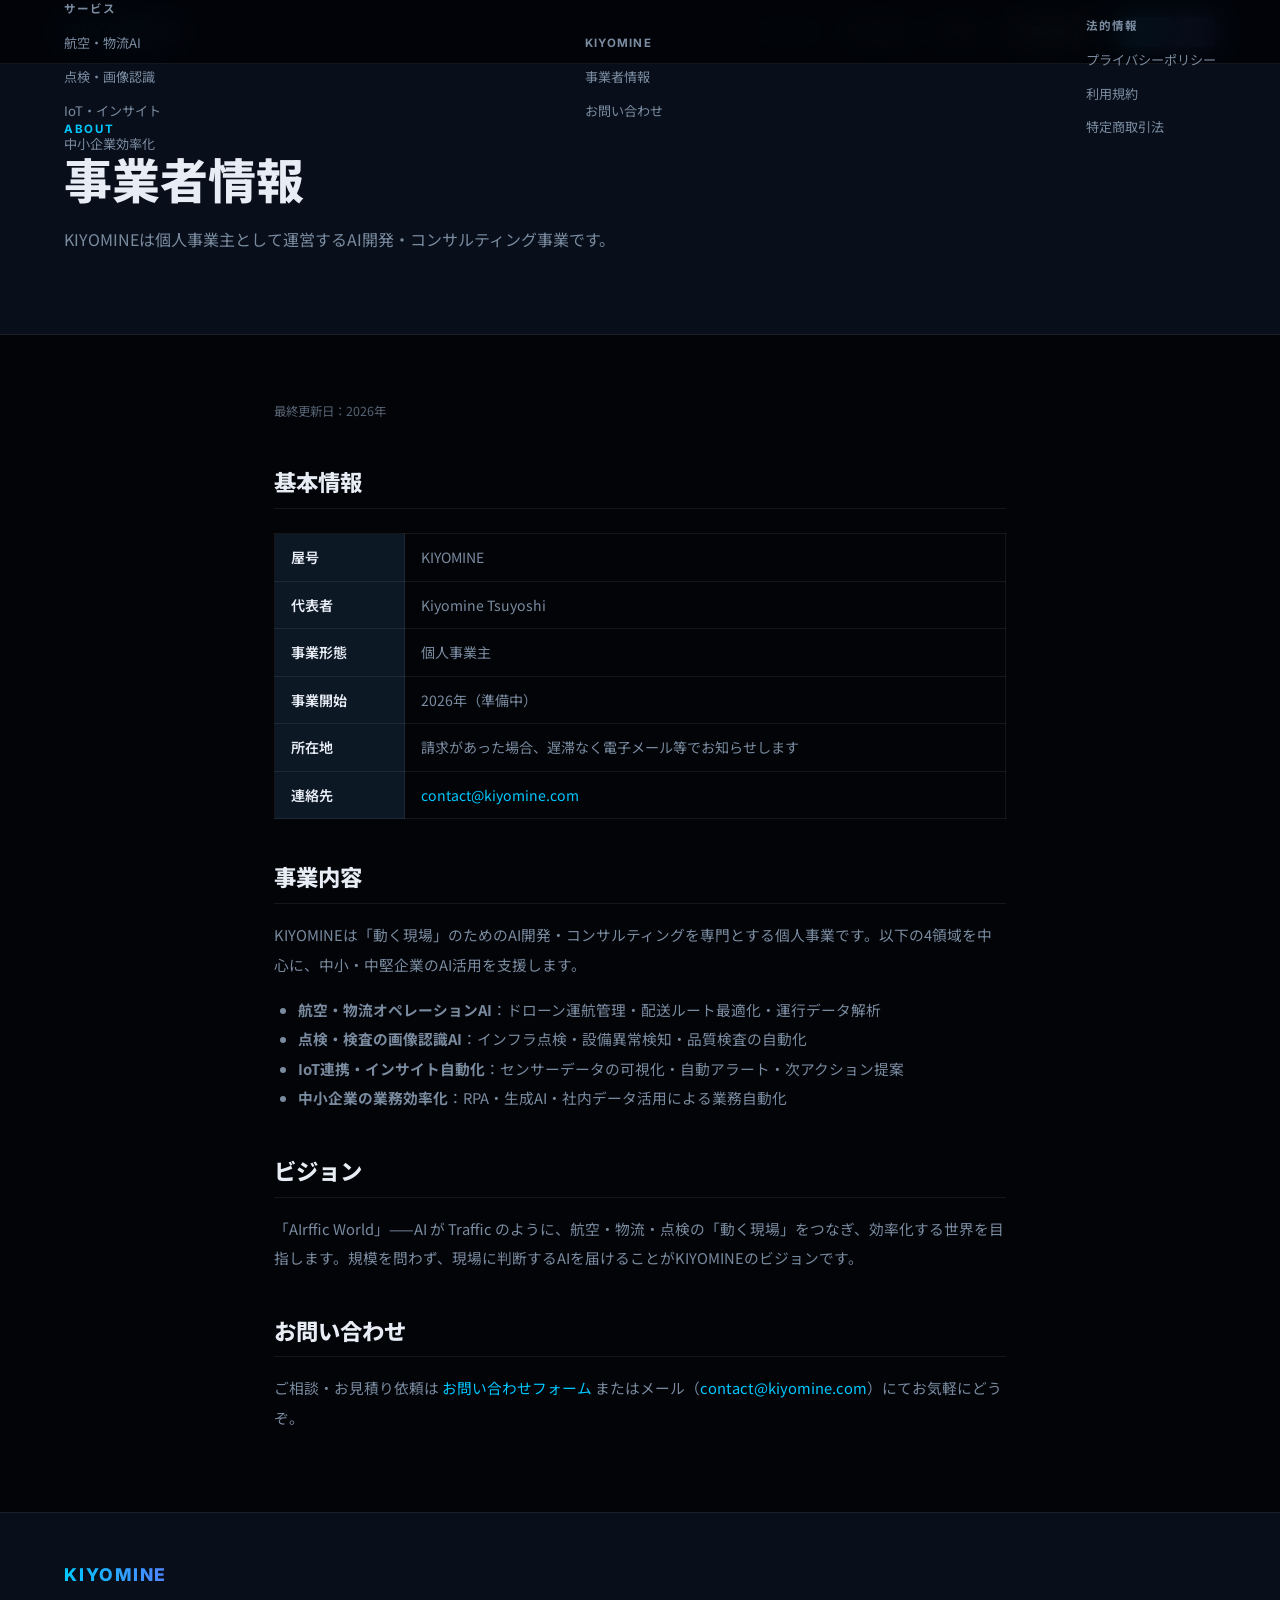
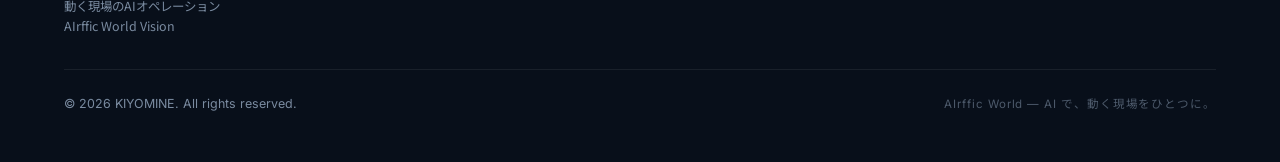
==== about/index.html @ 299bc7c2 "feat: 法定ページ新規作成（P0対応） 個人事業主前提で以下の法定ページを追加： - /about/        → 事業者情報（法人格表現なし・個人事業主形式） - /legal/privac" ====
<!DOCTYPE html>
<html lang="ja">
<head>
  <meta charset="UTF-8" />
  <meta name="viewport" content="width=device-width, initial-scale=1.0" />
  <title>事業者情報 | KIYOMINE</title>
  <meta name="description" content="KIYOMINE（個人事業主）の事業者情報。屋号、代表者、事業内容、連絡先など。" />
  <link rel="preconnect" href="https://fonts.googleapis.com" />
  <link rel="preconnect" href="https://fonts.gstatic.com" crossorigin />
  <link href="https://fonts.googleapis.com/css2?family=Noto+Sans+JP:wght@300;400;500;700;900&family=Inter:wght@300;400;500;600;700;800;900&display=swap" rel="stylesheet" />
  <link rel="stylesheet" href="/css/style.css" />
</head>
<body>

<nav>
  <a href="/" class="nav-logo">KIYOMINE</a>
  <ul class="nav-links">
    <li><a href="/services/">サービス</a></li>
    <li><a href="/#pricing">料金目安</a></li>
    <li><a href="/#process">進め方</a></li>
    <li><a href="/about/" style="color: var(--text);">事業者情報</a></li>
    <li><a href="/contact/" class="nav-cta">無料相談</a></li>
  </ul>
</nav>

<div class="page-hero">
  <span class="section-tag">About</span>
  <h1 class="section-title">事業者情報</h1>
  <p class="section-desc">KIYOMINEは個人事業主として運営するAI開発・コンサルティング事業です。</p>
</div>

<div class="page-content">
  <p class="last-updated">最終更新日：2026年</p>

  <h2>基本情報</h2>
  <table>
    <tr>
      <th>屋号</th>
      <td>KIYOMINE</td>
    </tr>
    <tr>
      <th>代表者</th>
      <td>Kiyomine Tsuyoshi</td>
    </tr>
    <tr>
      <th>事業形態</th>
      <td>個人事業主</td>
    </tr>
    <tr>
      <th>事業開始</th>
      <td>2026年（準備中）</td>
    </tr>
    <tr>
      <th>所在地</th>
      <td>請求があった場合、遅滞なく電子メール等でお知らせします</td>
    </tr>
    <tr>
      <th>連絡先</th>
      <td><a href="mailto:contact@kiyomine.com">contact@kiyomine.com</a></td>
    </tr>
  </table>

  <h2>事業内容</h2>
  <p>KIYOMINEは「動く現場」のためのAI開発・コンサルティングを専門とする個人事業です。以下の4領域を中心に、中小・中堅企業のAI活用を支援します。</p>
  <ul>
    <li><strong>航空・物流オペレーションAI</strong>：ドローン運航管理・配送ルート最適化・運行データ解析</li>
    <li><strong>点検・検査の画像認識AI</strong>：インフラ点検・設備異常検知・品質検査の自動化</li>
    <li><strong>IoT連携・インサイト自動化</strong>：センサーデータの可視化・自動アラート・次アクション提案</li>
    <li><strong>中小企業の業務効率化</strong>：RPA・生成AI・社内データ活用による業務自動化</li>
  </ul>

  <h2>ビジョン</h2>
  <p>「AIrffic World」——AI が Traffic のように、航空・物流・点検の「動く現場」をつなぎ、効率化する世界を目指します。規模を問わず、現場に判断するAIを届けることがKIYOMINEのビジョンです。</p>

  <h2>お問い合わせ</h2>
  <p>ご相談・お見積り依頼は <a href="/contact/">お問い合わせフォーム</a> またはメール（<a href="mailto:contact@kiyomine.com">contact@kiyomine.com</a>）にてお気軽にどうぞ。</p>
</div>

<footer>
  <div class="footer-top">
    <div>
      <a href="/" class="footer-logo">KIYOMINE</a>
      <p class="footer-tagline">動く現場のAIオペレーション<br>AIrffic World Vision</p>
    </div>
    <nav class="footer-nav" aria-label="フッターナビゲーション">
      <div class="footer-nav-group">
        <h4>サービス</h4>
        <ul>
          <li><a href="/services/aviation-logistics/">航空・物流AI</a></li>
          <li><a href="/services/inspection-vision/">点検・画像認識</a></li>
          <li><a href="/services/iot-insights/">IoT・インサイト</a></li>
          <li><a href="/services/sme-operations/">中小企業効率化</a></li>
        </ul>
      </div>
      <div class="footer-nav-group">
        <h4>KIYOMINE</h4>
        <ul>
          <li><a href="/about/">事業者情報</a></li>
          <li><a href="/contact/">お問い合わせ</a></li>
        </ul>
      </div>
      <div class="footer-nav-group">
        <h4>法的情報</h4>
        <ul>
          <li><a href="/legal/privacy/">プライバシーポリシー</a></li>
          <li><a href="/legal/terms/">利用規約</a></li>
          <li><a href="/legal/tokushoho/">特定商取引法</a></li>
        </ul>
      </div>
    </nav>
  </div>
  <div class="footer-bottom">
    <p class="footer-copy">&copy; 2026 KIYOMINE. All rights reserved.</p>
    <p class="footer-vision">AIrffic World — AI で、動く現場をひとつに。</p>
  </div>
</footer>

</body>
</html>
---- css/style.css ----
/* ===================================================
   KIYOMINE — Shared Stylesheet
   =================================================== */

*, *::before, *::after { box-sizing: border-box; margin: 0; padding: 0; }

:root {
  --bg:      #020408;
  --surface: #080f1a;
  --card:    #0d1825;
  --border:  rgba(255,255,255,0.07);
  --accent:  #00c8ff;
  --accent2: #7b5fff;
  --accent3: #00ffa3;
  --text:    #e8edf5;
  --muted:   #7a8ba0;
  --glow:    rgba(0,200,255,0.18);
}

html { scroll-behavior: smooth; }

body {
  background: var(--bg);
  color: var(--text);
  font-family: 'Inter', 'Noto Sans JP', sans-serif;
  line-height: 1.6;
  overflow-x: hidden;
}

/* ─── NAV ───────────────────────────────────────── */
nav {
  position: fixed;
  top: 0; left: 0; right: 0;
  z-index: 100;
  display: flex;
  align-items: center;
  justify-content: space-between;
  padding: 0 5%;
  height: 64px;
  background: rgba(2,4,8,0.88);
  backdrop-filter: blur(16px);
  border-bottom: 1px solid var(--border);
}

.nav-logo {
  font-size: 1.25rem;
  font-weight: 800;
  letter-spacing: 0.12em;
  background: linear-gradient(90deg, var(--accent), var(--accent2));
  -webkit-background-clip: text;
  -webkit-text-fill-color: transparent;
  background-clip: text;
  text-decoration: none;
}

.nav-links {
  display: flex;
  gap: 2rem;
  list-style: none;
  align-items: center;
}

.nav-links a {
  color: var(--muted);
  text-decoration: none;
  font-size: 0.85rem;
  font-weight: 500;
  letter-spacing: 0.04em;
  transition: color 0.2s;
}

.nav-links a:hover { color: var(--text); }

.nav-cta {
  background: linear-gradient(135deg, var(--accent), var(--accent2));
  color: #000 !important;
  padding: 0.45rem 1.2rem;
  border-radius: 6px;
  font-weight: 700 !important;
  transition: opacity 0.2s !important;
}

.nav-cta:hover { opacity: 0.85; }

/* ─── BUTTONS ────────────────────────────────────── */
.btn-primary {
  display: inline-flex;
  align-items: center;
  gap: 0.5rem;
  background: linear-gradient(135deg, var(--accent), var(--accent2));
  color: #000;
  font-weight: 700;
  font-size: 0.95rem;
  padding: 0.85rem 2rem;
  border-radius: 8px;
  text-decoration: none;
  letter-spacing: 0.02em;
  transition: transform 0.2s, box-shadow 0.2s;
  box-shadow: 0 0 30px rgba(0,200,255,0.25);
  border: none;
  cursor: pointer;
  font-family: inherit;
}

.btn-primary:hover {
  transform: translateY(-2px);
  box-shadow: 0 0 50px rgba(0,200,255,0.4);
}

.btn-secondary {
  display: inline-flex;
  align-items: center;
  gap: 0.5rem;
  background: transparent;
  color: var(--text);
  font-weight: 600;
  font-size: 0.95rem;
  padding: 0.85rem 2rem;
  border-radius: 8px;
  text-decoration: none;
  border: 1px solid var(--border);
  transition: border-color 0.2s, background 0.2s;
  cursor: pointer;
  font-family: inherit;
}

.btn-secondary:hover {
  border-color: rgba(255,255,255,0.2);
  background: rgba(255,255,255,0.04);
}

.btn-outline {
  display: inline-flex;
  align-items: center;
  gap: 0.5rem;
  background: transparent;
  color: var(--accent);
  font-weight: 600;
  font-size: 0.9rem;
  padding: 0.75rem 1.6rem;
  border-radius: 8px;
  text-decoration: none;
  border: 1px solid rgba(0,200,255,0.3);
  transition: border-color 0.2s, background 0.2s;
}

.btn-outline:hover {
  border-color: var(--accent);
  background: rgba(0,200,255,0.06);
}

/* ─── SECTION COMMON ─────────────────────────────── */
section { padding: 6rem 5%; }

.section-tag {
  display: inline-block;
  font-size: 0.72rem;
  font-weight: 700;
  letter-spacing: 0.15em;
  text-transform: uppercase;
  color: var(--accent);
  margin-bottom: 0.75rem;
}

.section-title {
  font-size: clamp(1.8rem, 4vw, 3rem);
  font-weight: 800;
  line-height: 1.2;
  margin-bottom: 1rem;
  font-family: 'Noto Sans JP', sans-serif;
}

.section-desc {
  font-size: 1rem;
  color: var(--muted);
  max-width: 560px;
  line-height: 1.9;
  font-family: 'Noto Sans JP', sans-serif;
}

.section-header { margin-bottom: 3.5rem; }
.section-header.center { text-align: center; }
.section-header.center .section-desc { margin: 0 auto; }

/* ─── CARDS ──────────────────────────────────────── */
.card {
  background: var(--card);
  border: 1px solid var(--border);
  border-radius: 12px;
  padding: 2rem;
  transition: border-color 0.3s, transform 0.3s;
  position: relative;
  overflow: hidden;
}

.card:hover { border-color: rgba(0,200,255,0.25); transform: translateY(-4px); }

.card::before {
  content: '';
  position: absolute;
  top: 0; left: 0; right: 0;
  height: 2px;
  background: linear-gradient(90deg, var(--accent), var(--accent2));
  opacity: 0;
  transition: opacity 0.3s;
}

.card:hover::before { opacity: 1; }

/* ─── TAGS ───────────────────────────────────────── */
.tag {
  background: rgba(0,200,255,0.07);
  border: 1px solid rgba(0,200,255,0.15);
  color: var(--accent);
  font-size: 0.72rem;
  font-weight: 600;
  padding: 0.2rem 0.6rem;
  border-radius: 4px;
  letter-spacing: 0.04em;
}

/* ─── FOOTER ─────────────────────────────────────── */
footer {
  background: var(--surface);
  border-top: 1px solid var(--border);
  padding: 3rem 5%;
}

.footer-top {
  display: flex;
  align-items: flex-start;
  justify-content: space-between;
  flex-wrap: wrap;
  gap: 2rem;
  margin-bottom: 2rem;
}

.footer-logo {
  font-size: 1.1rem;
  font-weight: 800;
  letter-spacing: 0.1em;
  background: linear-gradient(90deg, var(--accent), var(--accent2));
  -webkit-background-clip: text;
  -webkit-text-fill-color: transparent;
  background-clip: text;
  text-decoration: none;
  display: block;
  margin-bottom: 0.5rem;
}

.footer-tagline {
  font-size: 0.78rem;
  color: var(--muted);
  font-family: 'Noto Sans JP', sans-serif;
}

.footer-nav {
  display: flex;
  gap: 3rem;
  flex-wrap: wrap;
}

.footer-nav-group h4 {
  font-size: 0.72rem;
  font-weight: 700;
  letter-spacing: 0.1em;
  text-transform: uppercase;
  color: var(--muted);
  margin-bottom: 0.75rem;
}

.footer-nav-group ul {
  list-style: none;
  display: flex;
  flex-direction: column;
  gap: 0.5rem;
}

.footer-nav-group a {
  font-size: 0.82rem;
  color: var(--muted);
  text-decoration: none;
  transition: color 0.2s;
  font-family: 'Noto Sans JP', sans-serif;
}

.footer-nav-group a:hover { color: var(--text); }

.footer-bottom {
  border-top: 1px solid var(--border);
  padding-top: 1.5rem;
  display: flex;
  align-items: center;
  justify-content: space-between;
  flex-wrap: wrap;
  gap: 1rem;
}

.footer-copy {
  font-size: 0.78rem;
  color: var(--muted);
}

.footer-vision {
  font-size: 0.72rem;
  color: var(--muted);
  letter-spacing: 0.08em;
  opacity: 0.6;
}

/* ─── PAGE INNER LAYOUT ──────────────────────────── */
.page-hero {
  padding: 120px 5% 5rem;
  background: var(--surface);
  border-bottom: 1px solid var(--border);
}

.page-hero .section-tag { display: block; }

.page-content {
  max-width: 860px;
  margin: 0 auto;
  padding: 4rem 5%;
}

.page-content h2 {
  font-size: 1.4rem;
  font-weight: 800;
  margin: 2.5rem 0 1rem;
  font-family: 'Noto Sans JP', sans-serif;
  color: var(--text);
  padding-bottom: 0.5rem;
  border-bottom: 1px solid var(--border);
}

.page-content h3 {
  font-size: 1.05rem;
  font-weight: 700;
  margin: 1.5rem 0 0.6rem;
  font-family: 'Noto Sans JP', sans-serif;
}

.page-content p {
  font-size: 0.92rem;
  color: var(--muted);
  line-height: 2;
  margin-bottom: 1rem;
  font-family: 'Noto Sans JP', sans-serif;
}

.page-content ul, .page-content ol {
  margin: 0.75rem 0 1rem 1.5rem;
  color: var(--muted);
  font-size: 0.92rem;
  line-height: 2;
  font-family: 'Noto Sans JP', sans-serif;
}

.page-content a {
  color: var(--accent);
  text-decoration: none;
}

.page-content a:hover { text-decoration: underline; }

.page-content table {
  width: 100%;
  border-collapse: collapse;
  margin: 1.5rem 0;
  font-size: 0.88rem;
  font-family: 'Noto Sans JP', sans-serif;
}

.page-content th {
  text-align: left;
  padding: 0.75rem 1rem;
  background: var(--card);
  border: 1px solid var(--border);
  color: var(--text);
  font-weight: 600;
  white-space: nowrap;
}

.page-content td {
  padding: 0.75rem 1rem;
  border: 1px solid var(--border);
  color: var(--muted);
  vertical-align: top;
}

.page-content .last-updated {
  font-size: 0.78rem;
  color: var(--muted);
  opacity: 0.7;
  margin-bottom: 2rem;
}

/* ─── ANIMATIONS ─────────────────────────────────── */
.fade-in {
  opacity: 0;
  transform: translateY(24px);
  transition: opacity 0.7s ease, transform 0.7s ease;
}

.fade-in.visible {
  opacity: 1;
  transform: translateY(0);
}

@keyframes pulse {
  0%, 100% { opacity: 1; transform: scale(1); }
  50% { opacity: 0.4; transform: scale(1.4); }
}

@keyframes spin {
  from { transform: rotate(0deg); }
  to { transform: rotate(360deg); }
}

/* ─── RESPONSIVE ─────────────────────────────────── */
@media (max-width: 768px) {
  .nav-links { display: none; }
  footer { flex-direction: column; }
  .footer-top { flex-direction: column; }
  .footer-bottom { flex-direction: column; text-align: center; }
}
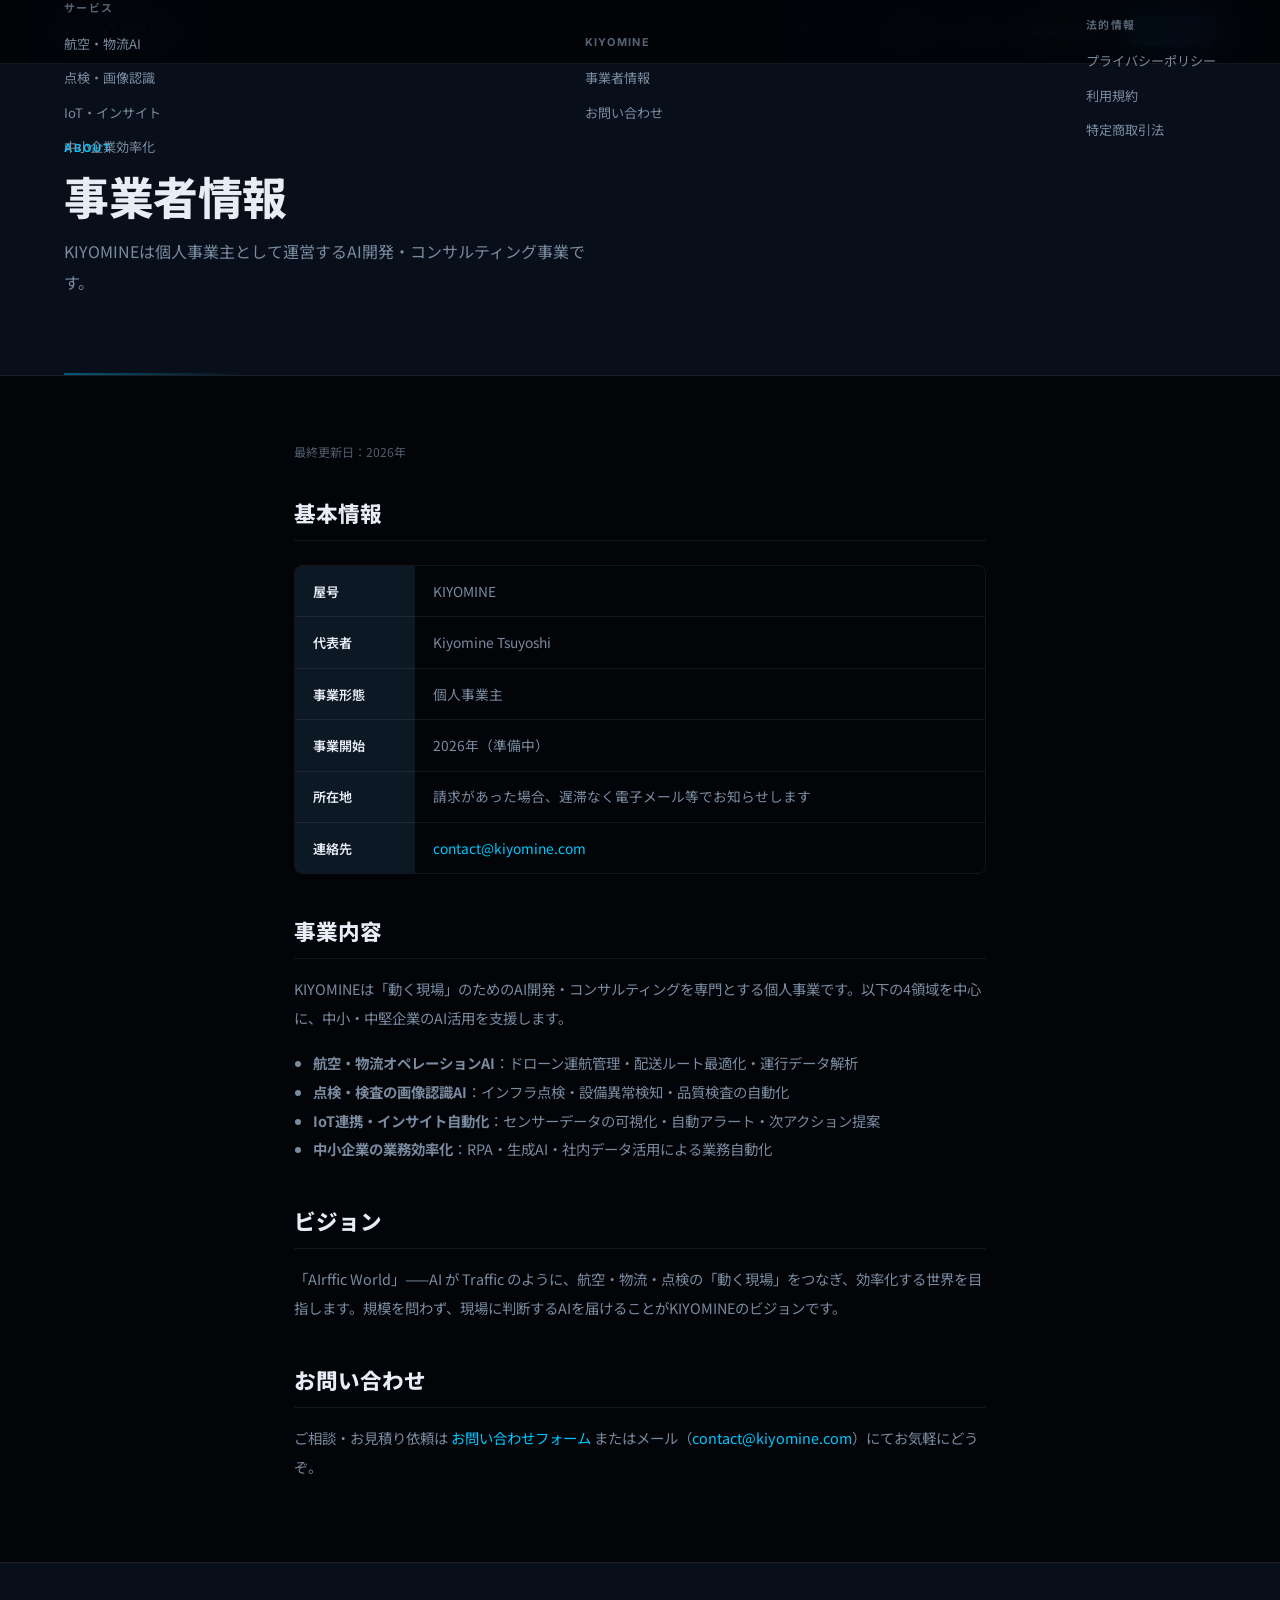
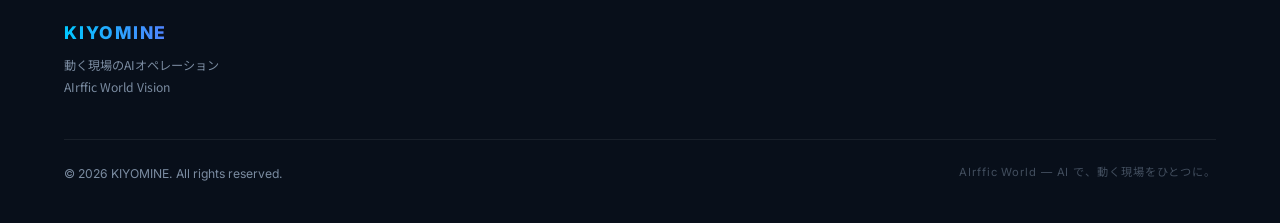
==== commit 790124ea: "style: レスポンシブ対応・ハンバーガーメニュー・デザイン改善 モバイル対応: - ハンバーガーメニュー（全ページ）: 3本線 → X アニメーション、スライドダウン - モバイルナビ: フルスク" ====
--- a/about/index.html
+++ b/about/index.html
@@ -21,6 +21,7 @@
     <li><a href="/about/" style="color: var(--text);">事業者情報</a></li>
     <li><a href="/contact/" class="nav-cta">無料相談</a></li>
   </ul>
+  <button class="nav-hamburger" aria-label="メニューを開く" aria-expanded="false"><span></span><span></span><span></span></button>
 </nav>
 
 <div class="page-hero">
@@ -33,6 +34,7 @@
   <p class="last-updated">最終更新日：2026年</p>
 
   <h2>基本情報</h2>
+  <div class="table-wrap">
   <table>
     <tr>
       <th>屋号</th>
@@ -59,6 +61,7 @@
       <td><a href="mailto:contact@kiyomine.com">contact@kiyomine.com</a></td>
     </tr>
   </table>
+</div>
 
   <h2>事業内容</h2>
   <p>KIYOMINEは「動く現場」のためのAI開発・コンサルティングを専門とする個人事業です。以下の4領域を中心に、中小・中堅企業のAI活用を支援します。</p>
@@ -115,5 +118,6 @@
   </div>
 </footer>
 
+<script src="/js/main.js"></script>
 </body>
 </html>
--- a/css/style.css
+++ b/css/style.css
@@ -5,19 +5,35 @@
 *, *::before, *::after { box-sizing: border-box; margin: 0; padding: 0; }
 
 :root {
-  --bg:      #020408;
-  --surface: #080f1a;
-  --card:    #0d1825;
-  --border:  rgba(255,255,255,0.07);
-  --accent:  #00c8ff;
-  --accent2: #7b5fff;
-  --accent3: #00ffa3;
-  --text:    #e8edf5;
-  --muted:   #7a8ba0;
-  --glow:    rgba(0,200,255,0.18);
-}
-
-html { scroll-behavior: smooth; }
+  --bg:       #020408;
+  --surface:  #080f1a;
+  --card:     #0d1825;
+  --border:   rgba(255,255,255,0.07);
+  --accent:   #00c8ff;
+  --accent2:  #7b5fff;
+  --accent3:  #00ffa3;
+  --text:     #e8edf5;
+  --muted:    #7a8ba0;
+  --glow:     rgba(0,200,255,0.18);
+
+  --space-xs:  0.5rem;
+  --space-sm:  1rem;
+  --space-md:  1.5rem;
+  --space-lg:  3rem;
+  --space-xl:  clamp(3rem, 8vw, 6rem);
+
+  --radius-sm: 8px;
+  --radius-md: 12px;
+  --radius-lg: 16px;
+
+  --transition-fast: 0.18s ease;
+  --transition-mid:  0.28s ease;
+}
+
+html {
+  scroll-behavior: smooth;
+  -webkit-text-size-adjust: 100%;
+}
 
 body {
   background: var(--bg);
@@ -25,25 +41,29 @@
   font-family: 'Inter', 'Noto Sans JP', sans-serif;
   line-height: 1.6;
   overflow-x: hidden;
+  -webkit-font-smoothing: antialiased;
+  -moz-osx-font-smoothing: grayscale;
 }
 
 /* ─── NAV ───────────────────────────────────────── */
 nav {
   position: fixed;
   top: 0; left: 0; right: 0;
-  z-index: 100;
+  z-index: 200;
   display: flex;
   align-items: center;
   justify-content: space-between;
   padding: 0 5%;
   height: 64px;
-  background: rgba(2,4,8,0.88);
-  backdrop-filter: blur(16px);
+  background: rgba(2,4,8,0.90);
+  backdrop-filter: blur(20px);
+  -webkit-backdrop-filter: blur(20px);
   border-bottom: 1px solid var(--border);
+  transition: background var(--transition-mid);
 }
 
 .nav-logo {
-  font-size: 1.25rem;
+  font-size: 1.2rem;
   font-weight: 800;
   letter-spacing: 0.12em;
   background: linear-gradient(90deg, var(--accent), var(--accent2));
@@ -51,11 +71,12 @@
   -webkit-text-fill-color: transparent;
   background-clip: text;
   text-decoration: none;
+  flex-shrink: 0;
 }
 
 .nav-links {
   display: flex;
-  gap: 2rem;
+  gap: 1.75rem;
   list-style: none;
   align-items: center;
 }
@@ -63,10 +84,11 @@
 .nav-links a {
   color: var(--muted);
   text-decoration: none;
-  font-size: 0.85rem;
+  font-size: 0.84rem;
   font-weight: 500;
   letter-spacing: 0.04em;
-  transition: color 0.2s;
+  transition: color var(--transition-fast);
+  white-space: nowrap;
 }
 
 .nav-links a:hover { color: var(--text); }
@@ -74,111 +96,155 @@
 .nav-cta {
   background: linear-gradient(135deg, var(--accent), var(--accent2));
   color: #000 !important;
-  padding: 0.45rem 1.2rem;
-  border-radius: 6px;
+  padding: 0.42rem 1.1rem;
+  border-radius: var(--radius-sm);
   font-weight: 700 !important;
-  transition: opacity 0.2s !important;
-}
-
-.nav-cta:hover { opacity: 0.85; }
+  font-size: 0.82rem !important;
+  transition: opacity var(--transition-fast), transform var(--transition-fast) !important;
+  box-shadow: 0 0 16px rgba(0,200,255,0.2);
+}
+
+.nav-cta:hover {
+  opacity: 0.88;
+  transform: translateY(-1px);
+}
+
+/* ─── HAMBURGER ──────────────────────────────────── */
+.nav-hamburger {
+  display: none;
+  flex-direction: column;
+  justify-content: center;
+  gap: 5px;
+  background: none;
+  border: none;
+  cursor: pointer;
+  padding: 6px 4px;
+  z-index: 201;
+  flex-shrink: 0;
+}
+
+.nav-hamburger span {
+  display: block;
+  width: 22px;
+  height: 2px;
+  background: var(--text);
+  border-radius: 2px;
+  transition: transform 0.3s ease, opacity 0.3s ease, width 0.3s ease;
+  transform-origin: center;
+}
+
+/* X state */
+nav.open .nav-hamburger span:nth-child(1) { transform: translateY(7px) rotate(45deg); }
+nav.open .nav-hamburger span:nth-child(2) { opacity: 0; width: 0; }
+nav.open .nav-hamburger span:nth-child(3) { transform: translateY(-7px) rotate(-45deg); }
 
 /* ─── BUTTONS ────────────────────────────────────── */
 .btn-primary {
   display: inline-flex;
   align-items: center;
+  justify-content: center;
   gap: 0.5rem;
   background: linear-gradient(135deg, var(--accent), var(--accent2));
   color: #000;
   font-weight: 700;
   font-size: 0.95rem;
   padding: 0.85rem 2rem;
-  border-radius: 8px;
+  border-radius: var(--radius-sm);
   text-decoration: none;
   letter-spacing: 0.02em;
-  transition: transform 0.2s, box-shadow 0.2s;
-  box-shadow: 0 0 30px rgba(0,200,255,0.25);
+  transition: transform var(--transition-fast), box-shadow var(--transition-fast);
+  box-shadow: 0 4px 24px rgba(0,200,255,0.22), 0 1px 4px rgba(0,0,0,0.4);
   border: none;
   cursor: pointer;
   font-family: inherit;
+  white-space: nowrap;
 }
 
 .btn-primary:hover {
   transform: translateY(-2px);
-  box-shadow: 0 0 50px rgba(0,200,255,0.4);
-}
+  box-shadow: 0 8px 40px rgba(0,200,255,0.35), 0 2px 8px rgba(0,0,0,0.4);
+}
+
+.btn-primary:active { transform: translateY(0); }
 
 .btn-secondary {
   display: inline-flex;
   align-items: center;
+  justify-content: center;
   gap: 0.5rem;
   background: transparent;
   color: var(--text);
   font-weight: 600;
   font-size: 0.95rem;
   padding: 0.85rem 2rem;
-  border-radius: 8px;
-  text-decoration: none;
-  border: 1px solid var(--border);
-  transition: border-color 0.2s, background 0.2s;
+  border-radius: var(--radius-sm);
+  text-decoration: none;
+  border: 1px solid rgba(255,255,255,0.12);
+  transition: border-color var(--transition-fast), background var(--transition-fast);
   cursor: pointer;
   font-family: inherit;
+  white-space: nowrap;
 }
 
 .btn-secondary:hover {
-  border-color: rgba(255,255,255,0.2);
+  border-color: rgba(255,255,255,0.22);
   background: rgba(255,255,255,0.04);
 }
 
 .btn-outline {
   display: inline-flex;
   align-items: center;
+  justify-content: center;
   gap: 0.5rem;
   background: transparent;
   color: var(--accent);
   font-weight: 600;
   font-size: 0.9rem;
   padding: 0.75rem 1.6rem;
-  border-radius: 8px;
-  text-decoration: none;
-  border: 1px solid rgba(0,200,255,0.3);
-  transition: border-color 0.2s, background 0.2s;
+  border-radius: var(--radius-sm);
+  text-decoration: none;
+  border: 1px solid rgba(0,200,255,0.28);
+  transition: border-color var(--transition-fast), background var(--transition-fast), transform var(--transition-fast);
+  white-space: nowrap;
 }
 
 .btn-outline:hover {
   border-color: var(--accent);
   background: rgba(0,200,255,0.06);
+  transform: translateY(-1px);
 }
 
 /* ─── SECTION COMMON ─────────────────────────────── */
-section { padding: 6rem 5%; }
+section { padding: var(--space-xl) 5%; }
 
 .section-tag {
   display: inline-block;
-  font-size: 0.72rem;
+  font-size: 0.7rem;
   font-weight: 700;
-  letter-spacing: 0.15em;
+  letter-spacing: 0.16em;
   text-transform: uppercase;
   color: var(--accent);
   margin-bottom: 0.75rem;
 }
 
 .section-title {
-  font-size: clamp(1.8rem, 4vw, 3rem);
+  font-size: clamp(1.7rem, 4vw, 2.8rem);
   font-weight: 800;
-  line-height: 1.2;
+  line-height: 1.25;
   margin-bottom: 1rem;
   font-family: 'Noto Sans JP', sans-serif;
+  letter-spacing: -0.01em;
 }
 
 .section-desc {
-  font-size: 1rem;
-  color: var(--muted);
-  max-width: 560px;
-  line-height: 1.9;
-  font-family: 'Noto Sans JP', sans-serif;
-}
-
-.section-header { margin-bottom: 3.5rem; }
+  font-size: clamp(0.9rem, 2vw, 1rem);
+  color: var(--muted);
+  max-width: 540px;
+  line-height: 1.95;
+  font-family: 'Noto Sans JP', sans-serif;
+}
+
+.section-header { margin-bottom: clamp(2rem, 5vw, 3.5rem); }
 .section-header.center { text-align: center; }
 .section-header.center .section-desc { margin: 0 auto; }
 
@@ -186,14 +252,12 @@
 .card {
   background: var(--card);
   border: 1px solid var(--border);
-  border-radius: 12px;
+  border-radius: var(--radius-md);
   padding: 2rem;
-  transition: border-color 0.3s, transform 0.3s;
+  transition: border-color var(--transition-mid), transform var(--transition-mid), box-shadow var(--transition-mid);
   position: relative;
   overflow: hidden;
 }
-
-.card:hover { border-color: rgba(0,200,255,0.25); transform: translateY(-4px); }
 
 .card::before {
   content: '';
@@ -202,7 +266,13 @@
   height: 2px;
   background: linear-gradient(90deg, var(--accent), var(--accent2));
   opacity: 0;
-  transition: opacity 0.3s;
+  transition: opacity var(--transition-mid);
+}
+
+.card:hover {
+  border-color: rgba(0,200,255,0.22);
+  transform: translateY(-4px);
+  box-shadow: 0 16px 48px rgba(0,0,0,0.4), 0 0 0 1px rgba(0,200,255,0.06);
 }
 
 .card:hover::before { opacity: 1; }
@@ -210,20 +280,21 @@
 /* ─── TAGS ───────────────────────────────────────── */
 .tag {
   background: rgba(0,200,255,0.07);
-  border: 1px solid rgba(0,200,255,0.15);
+  border: 1px solid rgba(0,200,255,0.14);
   color: var(--accent);
-  font-size: 0.72rem;
+  font-size: 0.7rem;
   font-weight: 600;
-  padding: 0.2rem 0.6rem;
+  padding: 0.2rem 0.55rem;
   border-radius: 4px;
   letter-spacing: 0.04em;
+  white-space: nowrap;
 }
 
 /* ─── FOOTER ─────────────────────────────────────── */
 footer {
   background: var(--surface);
   border-top: 1px solid var(--border);
-  padding: 3rem 5%;
+  padding: 3.5rem 5% 2.5rem;
 }
 
 .footer-top {
@@ -231,9 +302,11 @@
   align-items: flex-start;
   justify-content: space-between;
   flex-wrap: wrap;
-  gap: 2rem;
-  margin-bottom: 2rem;
-}
+  gap: 2.5rem;
+  margin-bottom: 2.5rem;
+}
+
+.footer-brand { flex-shrink: 0; }
 
 .footer-logo {
   font-size: 1.1rem;
@@ -249,38 +322,40 @@
 }
 
 .footer-tagline {
-  font-size: 0.78rem;
-  color: var(--muted);
-  font-family: 'Noto Sans JP', sans-serif;
+  font-size: 0.76rem;
+  color: var(--muted);
+  font-family: 'Noto Sans JP', sans-serif;
+  line-height: 1.8;
 }
 
 .footer-nav {
   display: flex;
-  gap: 3rem;
+  gap: 2.5rem;
   flex-wrap: wrap;
 }
 
 .footer-nav-group h4 {
-  font-size: 0.72rem;
+  font-size: 0.68rem;
   font-weight: 700;
-  letter-spacing: 0.1em;
+  letter-spacing: 0.12em;
   text-transform: uppercase;
   color: var(--muted);
-  margin-bottom: 0.75rem;
+  margin-bottom: 0.85rem;
+  opacity: 0.7;
 }
 
 .footer-nav-group ul {
   list-style: none;
   display: flex;
   flex-direction: column;
-  gap: 0.5rem;
+  gap: 0.55rem;
 }
 
 .footer-nav-group a {
   font-size: 0.82rem;
   color: var(--muted);
   text-decoration: none;
-  transition: color 0.2s;
+  transition: color var(--transition-fast);
   font-family: 'Noto Sans JP', sans-serif;
 }
 
@@ -293,55 +368,72 @@
   align-items: center;
   justify-content: space-between;
   flex-wrap: wrap;
-  gap: 1rem;
+  gap: 0.75rem;
 }
 
 .footer-copy {
-  font-size: 0.78rem;
+  font-size: 0.76rem;
   color: var(--muted);
 }
 
 .footer-vision {
-  font-size: 0.72rem;
+  font-size: 0.7rem;
   color: var(--muted);
   letter-spacing: 0.08em;
-  opacity: 0.6;
+  opacity: 0.5;
 }
 
 /* ─── PAGE INNER LAYOUT ──────────────────────────── */
 .page-hero {
-  padding: 120px 5% 5rem;
+  padding: clamp(90px, 18vw, 140px) 5% clamp(2.5rem, 6vw, 5rem);
   background: var(--surface);
   border-bottom: 1px solid var(--border);
-}
-
-.page-hero .section-tag { display: block; }
+  position: relative;
+  overflow: hidden;
+}
+
+.page-hero::before {
+  content: '';
+  position: absolute;
+  bottom: 0; left: 5%;
+  width: 180px;
+  height: 2px;
+  background: linear-gradient(90deg, var(--accent), transparent);
+  opacity: 0.4;
+}
+
+.page-hero .section-tag { display: block; margin-bottom: 0.6rem; }
+
+.page-hero .section-title { margin-bottom: 0.75rem; }
 
 .page-content {
-  max-width: 860px;
+  max-width: 820px;
   margin: 0 auto;
-  padding: 4rem 5%;
+  padding: clamp(2rem, 5vw, 4rem) 5%;
 }
 
 .page-content h2 {
-  font-size: 1.4rem;
+  font-size: clamp(1.1rem, 3vw, 1.35rem);
   font-weight: 800;
   margin: 2.5rem 0 1rem;
   font-family: 'Noto Sans JP', sans-serif;
   color: var(--text);
-  padding-bottom: 0.5rem;
+  padding-bottom: 0.6rem;
   border-bottom: 1px solid var(--border);
 }
 
+.page-content h2:first-of-type { margin-top: 0; }
+
 .page-content h3 {
-  font-size: 1.05rem;
+  font-size: 1rem;
   font-weight: 700;
   margin: 1.5rem 0 0.6rem;
   font-family: 'Noto Sans JP', sans-serif;
+  color: var(--text);
 }
 
 .page-content p {
-  font-size: 0.92rem;
+  font-size: 0.9rem;
   color: var(--muted);
   line-height: 2;
   margin-bottom: 1rem;
@@ -349,9 +441,9 @@
 }
 
 .page-content ul, .page-content ol {
-  margin: 0.75rem 0 1rem 1.5rem;
-  color: var(--muted);
-  font-size: 0.92rem;
+  margin: 0.75rem 0 1rem 1.2rem;
+  color: var(--muted);
+  font-size: 0.9rem;
   line-height: 2;
   font-family: 'Noto Sans JP', sans-serif;
 }
@@ -362,44 +454,57 @@
 }
 
 .page-content a:hover { text-decoration: underline; }
+
+.page-content .table-wrap {
+  overflow-x: auto;
+  -webkit-overflow-scrolling: touch;
+  margin: 1.5rem 0;
+  border-radius: var(--radius-sm);
+  border: 1px solid var(--border);
+}
 
 .page-content table {
   width: 100%;
   border-collapse: collapse;
-  margin: 1.5rem 0;
-  font-size: 0.88rem;
-  font-family: 'Noto Sans JP', sans-serif;
+  font-size: 0.86rem;
+  font-family: 'Noto Sans JP', sans-serif;
+  min-width: 500px;
 }
 
 .page-content th {
   text-align: left;
-  padding: 0.75rem 1rem;
+  padding: 0.8rem 1.1rem;
   background: var(--card);
-  border: 1px solid var(--border);
+  border-bottom: 1px solid var(--border);
   color: var(--text);
   font-weight: 600;
   white-space: nowrap;
+  font-size: 0.82rem;
 }
 
 .page-content td {
-  padding: 0.75rem 1rem;
-  border: 1px solid var(--border);
+  padding: 0.8rem 1.1rem;
+  border-bottom: 1px solid var(--border);
   color: var(--muted);
   vertical-align: top;
-}
+  line-height: 1.8;
+}
+
+.page-content tr:last-child th,
+.page-content tr:last-child td { border-bottom: none; }
 
 .page-content .last-updated {
-  font-size: 0.78rem;
-  color: var(--muted);
-  opacity: 0.7;
+  font-size: 0.76rem;
+  color: var(--muted);
+  opacity: 0.65;
   margin-bottom: 2rem;
 }
 
 /* ─── ANIMATIONS ─────────────────────────────────── */
 .fade-in {
   opacity: 0;
-  transform: translateY(24px);
-  transition: opacity 0.7s ease, transform 0.7s ease;
+  transform: translateY(20px);
+  transition: opacity 0.6s ease, transform 0.6s ease;
 }
 
 .fade-in.visible {
@@ -409,18 +514,132 @@
 
 @keyframes pulse {
   0%, 100% { opacity: 1; transform: scale(1); }
-  50% { opacity: 0.4; transform: scale(1.4); }
+  50% { opacity: 0.4; transform: scale(1.5); }
 }
 
 @keyframes spin {
   from { transform: rotate(0deg); }
-  to { transform: rotate(360deg); }
+  to   { transform: rotate(360deg); }
+}
+
+@keyframes slideDown {
+  from { opacity: 0; transform: translateY(-8px); }
+  to   { opacity: 1; transform: translateY(0); }
 }
 
 /* ─── RESPONSIVE ─────────────────────────────────── */
+
+/* Tablet */
+@media (max-width: 900px) {
+  .footer-nav { gap: 1.75rem; }
+}
+
+/* Mobile */
 @media (max-width: 768px) {
-  .nav-links { display: none; }
-  footer { flex-direction: column; }
-  .footer-top { flex-direction: column; }
-  .footer-bottom { flex-direction: column; text-align: center; }
-}
+
+  /* Nav — show hamburger, hide links by default */
+  .nav-hamburger { display: flex; }
+
+  .nav-links {
+    display: none;
+    position: absolute;
+    top: 64px;
+    left: 0; right: 0;
+    background: rgba(4,8,18,0.97);
+    backdrop-filter: blur(20px);
+    -webkit-backdrop-filter: blur(20px);
+    flex-direction: column;
+    align-items: stretch;
+    padding: 0.5rem 0 1rem;
+    border-bottom: 1px solid var(--border);
+    gap: 0;
+    animation: slideDown 0.22s ease;
+  }
+
+  nav.open .nav-links { display: flex; }
+
+  .nav-links li {
+    border-bottom: 1px solid var(--border);
+  }
+
+  .nav-links li:last-child { border-bottom: none; margin-top: 0.5rem; padding: 0.75rem 5%; }
+
+  .nav-links a {
+    display: block;
+    padding: 0.9rem 5%;
+    font-size: 0.95rem;
+    color: var(--text);
+  }
+
+  .nav-links a:hover { background: rgba(255,255,255,0.03); }
+
+  .nav-cta {
+    display: block;
+    text-align: center;
+    border-radius: var(--radius-sm);
+    padding: 0.65rem 1.2rem !important;
+  }
+
+  /* Section spacing */
+  section { padding: 3.5rem 5%; }
+
+  /* Hero CTA buttons — full width */
+  .hero-cta-group {
+    flex-direction: column;
+    align-items: stretch;
+    width: 100%;
+    max-width: 380px;
+  }
+
+  .hero-cta-group .btn-primary,
+  .hero-cta-group .btn-secondary { width: 100%; }
+
+  /* Value props — 2 columns */
+  .value-props { padding: 2rem 5%; }
+
+  .value-item {
+    flex: 0 0 calc(50% - 0.5rem);
+    border-right: none !important;
+    border-bottom: 1px solid var(--border);
+    padding: 1.25rem;
+  }
+
+  .value-item:nth-child(even) { border-left: 1px solid var(--border); }
+  .value-item:nth-last-child(-n+2) { border-bottom: none; }
+
+  /* Process steps arrows */
+  .process-step::after { display: none; }
+
+  /* Footer */
+  .footer-top { flex-direction: column; gap: 2rem; }
+  .footer-nav { gap: 1.5rem; }
+  .footer-bottom { flex-direction: column; text-align: center; gap: 0.5rem; }
+
+  /* Page hero */
+  .page-hero { padding: 90px 5% 2.5rem; }
+
+  /* Buttons on mobile */
+  .btn-primary, .btn-secondary {
+    font-size: 0.9rem;
+    padding: 0.8rem 1.6rem;
+  }
+
+  /* CTA section multi buttons */
+  .cta-multi { width: 100%; max-width: 360px; }
+  .cta-multi .btn-primary { width: 100%; }
+  .cta-multi .btn-outline  { width: 100%; }
+}
+
+/* Small phones */
+@media (max-width: 480px) {
+  .value-item {
+    flex: 0 0 100%;
+    border-left: none !important;
+    border-right: none !important;
+    border-bottom: 1px solid var(--border) !important;
+  }
+
+  .value-item:last-child { border-bottom: none !important; }
+
+  .footer-nav { flex-direction: column; gap: 1.5rem; }
+}
